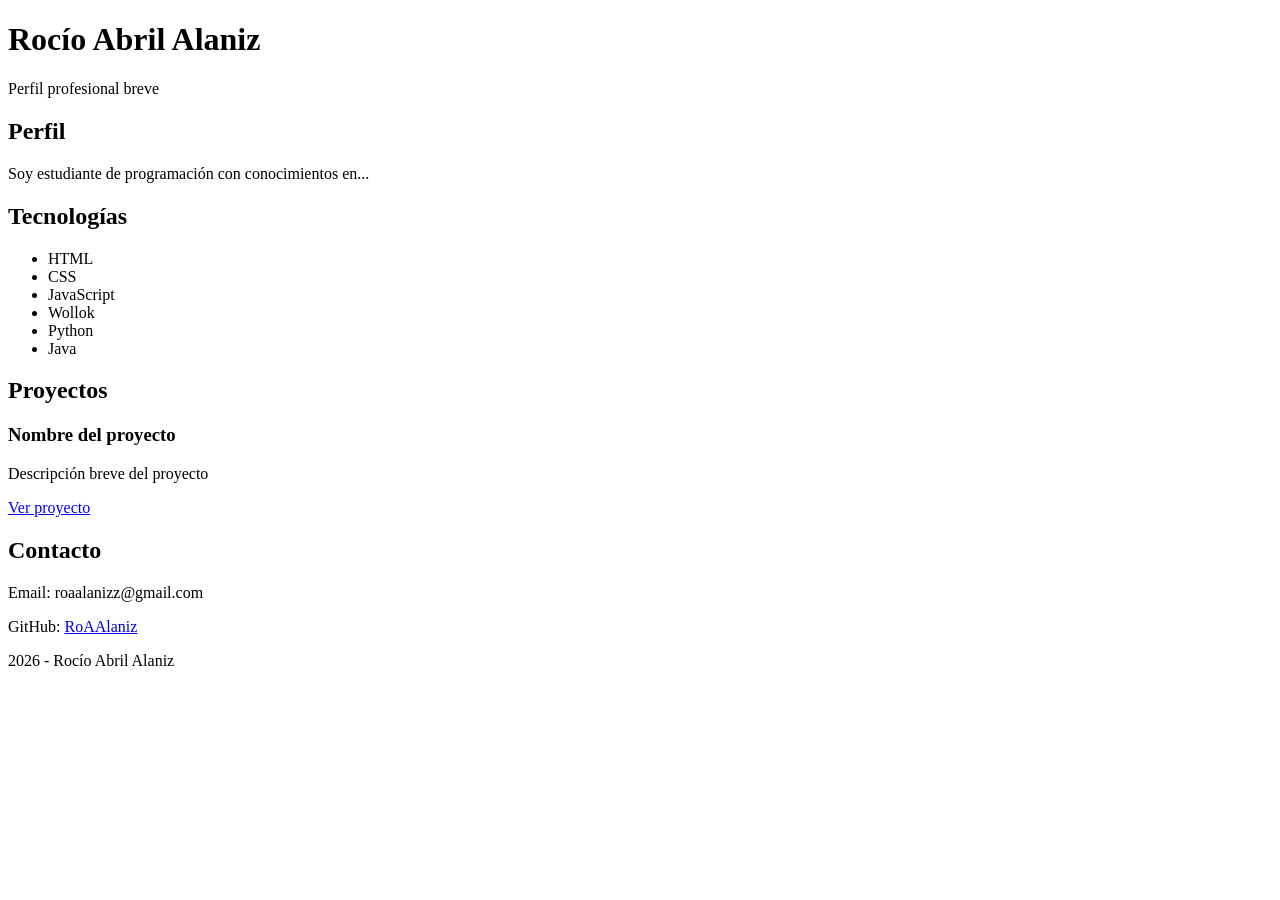
==== HTML/index.html @ 97a67ed7 "Inicio" ====
<!DOCTYPE html>
<html lang="es">
<head>
    <meta charset="UTF-8">
    <title>CV - Rocío Abril Alaniz</title>
</head>

<body>

    <!-- ENCABEZADO -->
    <header>
        <h1>Rocío Abril Alaniz</h1>
        <p>Perfil profesional breve</p>
    </header>

    <!-- CONTENIDO PRINCIPAL -->
    <main>

        <!-- PERFIL -->
        <section>
            <h2>Perfil</h2>
            <p>
                Soy estudiante de programación con conocimientos en...
            </p>
        </section>

        <!-- TECNOLOGÍAS -->
        <section>
            <h2>Tecnologías</h2>
            <ul>
                <li>HTML</li>
                <li>CSS</li>
                <li>JavaScript</li>
                <li>Wollok</li>
                <li>Python</li>
                <li>Java</li>
            </ul>
        </section>

        <!-- PROYECTOS -->
        <section>
            <h2>Proyectos</h2>

            <article>
                <h3>Nombre del proyecto</h3>
                <p>Descripción breve del proyecto</p>
                <a href="#">Ver proyecto</a>
            </article>

        </section>

        <!-- CONTACTO -->
        <section>
            <h2>Contacto</h2>
            <p>Email: roaalanizz@gmail.com</p>
            <p>GitHub: <a href="https://github.com/RoAAlaniz">RoAAlaniz</a></p>
        </section>

    </main>

    <!-- PIE -->
    <footer>
        <p>2026 - Rocío Abril Alaniz</p>
    </footer>
</body>
</html>
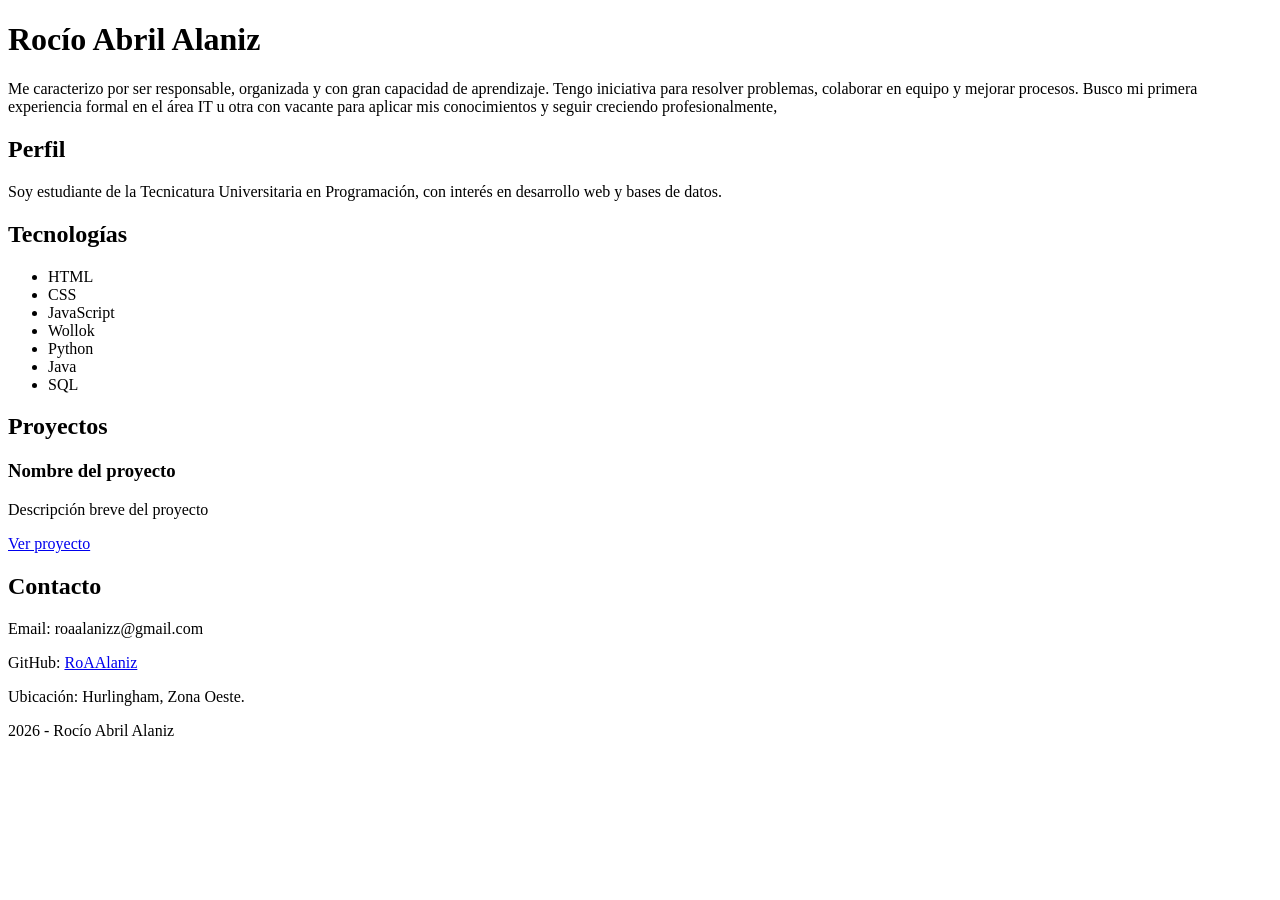
==== commit 0136d187: "Edición" ====
--- a/HTML/index.html
+++ b/HTML/index.html
@@ -3,14 +3,14 @@
 <head>
     <meta charset="UTF-8">
     <title>CV - Rocío Abril Alaniz</title>
-</head>
+    <link rel="stylesheet" href="./CSS/style.css">
 
 <body>
 
     <!-- ENCABEZADO -->
     <header>
         <h1>Rocío Abril Alaniz</h1>
-        <p>Perfil profesional breve</p>
+        <p>Me caracterizo por ser responsable, organizada y con gran capacidad de aprendizaje. Tengo iniciativa para resolver problemas, colaborar en equipo y mejorar procesos. Busco mi primera experiencia formal en el área IT u otra con vacante para aplicar mis conocimientos y seguir creciendo profesionalmente, </p>
     </header>
 
     <!-- CONTENIDO PRINCIPAL -->
@@ -20,7 +20,7 @@
         <section>
             <h2>Perfil</h2>
             <p>
-                Soy estudiante de programación con conocimientos en...
+               Soy estudiante de la Tecnicatura Universitaria en Programación, con interés en desarrollo web y bases de datos. 
             </p>
         </section>
 
@@ -34,6 +34,7 @@
                 <li>Wollok</li>
                 <li>Python</li>
                 <li>Java</li>
+                <li>SQL</li>
             </ul>
         </section>
 
@@ -54,6 +55,7 @@
             <h2>Contacto</h2>
             <p>Email: roaalanizz@gmail.com</p>
             <p>GitHub: <a href="https://github.com/RoAAlaniz">RoAAlaniz</a></p>
+            <p>Ubicación: Hurlingham, Zona Oeste.</p>
         </section>
 
     </main>
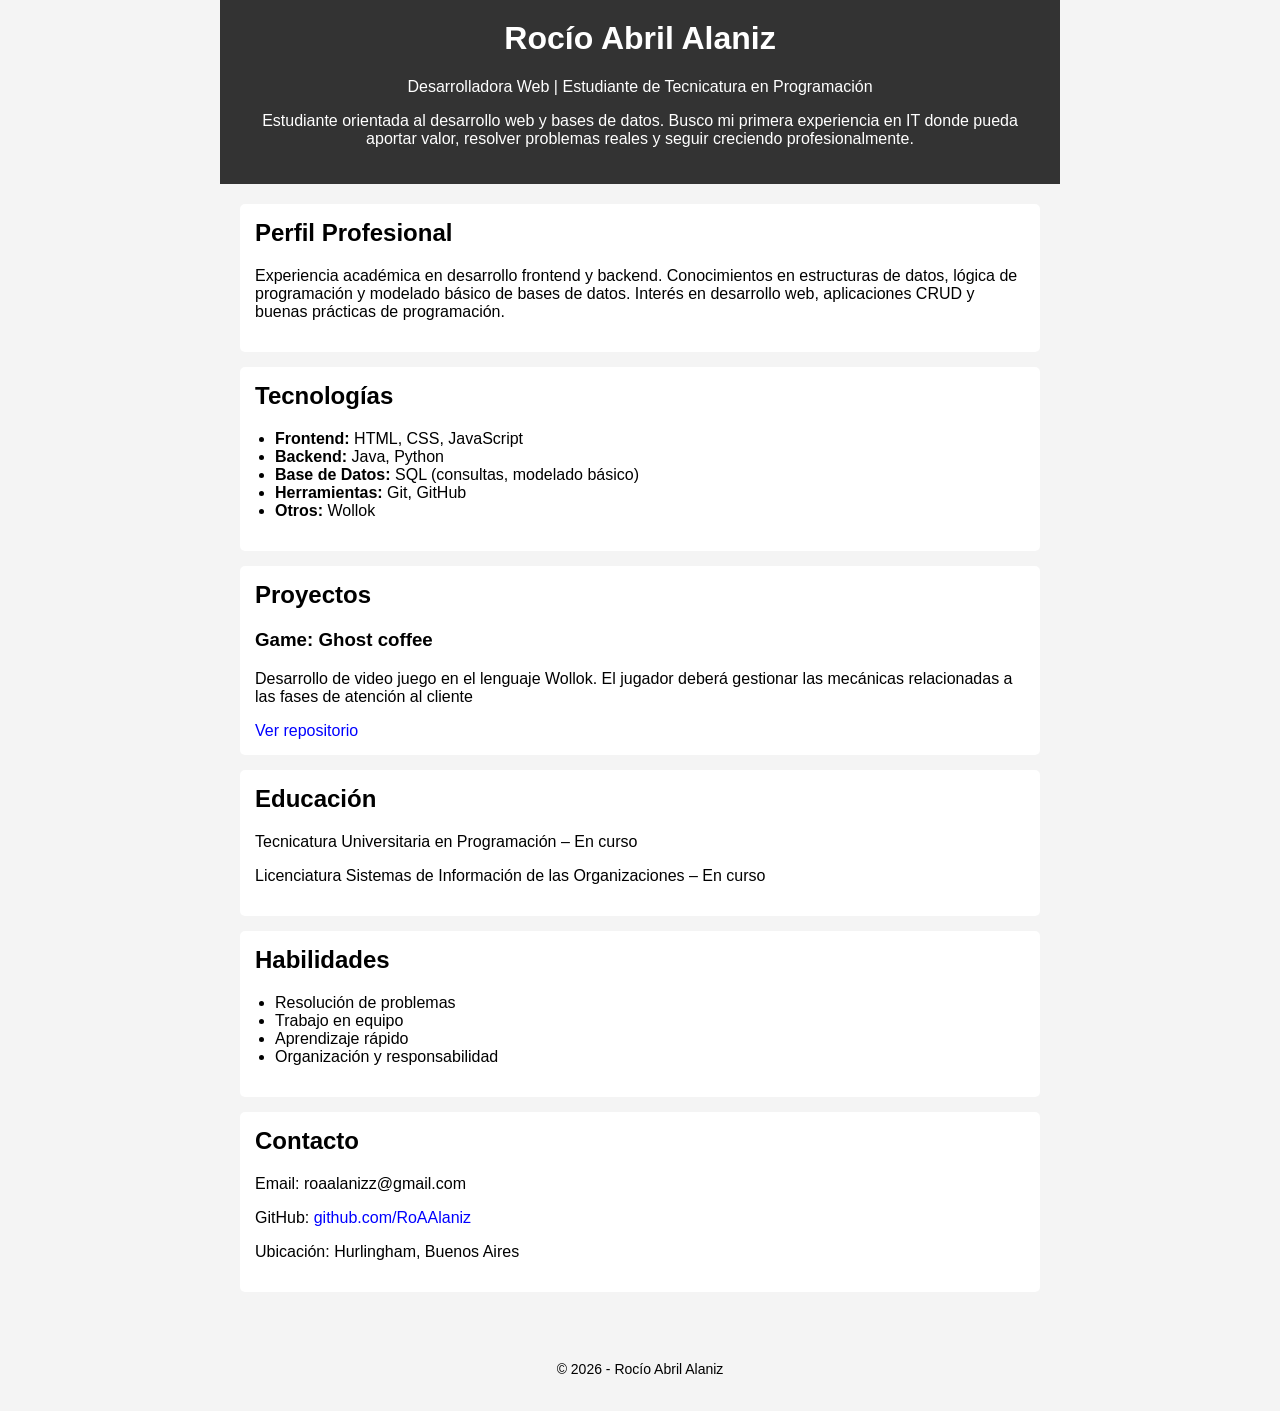
==== commit c5768a82: "Casi terminado" ====
--- a/HTML/index.html
+++ b/HTML/index.html
@@ -2,25 +2,32 @@
 <html lang="es">
 <head>
     <meta charset="UTF-8">
+    <meta name="viewport" content="width=device-width, initial-scale=1.0">
     <title>CV - Rocío Abril Alaniz</title>
-    <link rel="stylesheet" href="./CSS/style.css">
+    <link rel="stylesheet" href="../CSS/style.css">
+</head>
 
 <body>
 
     <!-- ENCABEZADO -->
     <header>
         <h1>Rocío Abril Alaniz</h1>
-        <p>Me caracterizo por ser responsable, organizada y con gran capacidad de aprendizaje. Tengo iniciativa para resolver problemas, colaborar en equipo y mejorar procesos. Busco mi primera experiencia formal en el área IT u otra con vacante para aplicar mis conocimientos y seguir creciendo profesionalmente, </p>
+        <p>Desarrolladora Web | Estudiante de Tecnicatura en Programación</p>
+        <p>
+            Estudiante orientada al desarrollo web y bases de datos. Busco mi primera experiencia en IT donde pueda aportar valor,
+            resolver problemas reales y seguir creciendo profesionalmente.
+        </p>
     </header>
 
-    <!-- CONTENIDO PRINCIPAL -->
     <main>
 
-        <!-- PERFIL -->
+        <!-- PERFIL PROFESIONAL -->
         <section>
-            <h2>Perfil</h2>
+            <h2>Perfil Profesional</h2>
             <p>
-               Soy estudiante de la Tecnicatura Universitaria en Programación, con interés en desarrollo web y bases de datos. 
+                Experiencia académica en desarrollo frontend y backend. Conocimientos en estructuras
+                de datos, lógica de programación y modelado básico de bases de datos.
+                Interés en desarrollo web, aplicaciones CRUD y buenas prácticas de programación.
             </p>
         </section>
 
@@ -28,41 +35,63 @@
         <section>
             <h2>Tecnologías</h2>
             <ul>
-                <li>HTML</li>
-                <li>CSS</li>
-                <li>JavaScript</li>
-                <li>Wollok</li>
-                <li>Python</li>
-                <li>Java</li>
-                <li>SQL</li>
+                <li><strong>Frontend:</strong> HTML, CSS, JavaScript</li>
+                <li><strong>Backend:</strong> Java, Python</li>
+                <li><strong>Base de Datos:</strong> SQL (consultas, modelado básico)</li>
+                <li><strong>Herramientas:</strong> Git, GitHub</li>
+                <li><strong>Otros:</strong> Wollok</li>
             </ul>
         </section>
 
         <!-- PROYECTOS -->
         <section>
             <h2>Proyectos</h2>
-
+            
             <article>
-                <h3>Nombre del proyecto</h3>
-                <p>Descripción breve del proyecto</p>
-                <a href="#">Ver proyecto</a>
+                <h3>Game: Ghost coffee</h3>
+                <p>
+                    Desarrollo de video juego en el lenguaje Wollok. El jugador deberá gestionar las mecánicas relacionadas a las fases de atención al cliente
+                </p>
+                <a href="#">Ver repositorio</a>
             </article>
 
+        </section>
+
+        <!-- EDUCACIÓN -->
+        <section>
+            <h2>Educación</h2>
+            <p>
+                Tecnicatura Universitaria en Programación – En curso
+            </p>
+            <p>
+                Licenciatura Sistemas de Información de las Organizaciones – En curso
+            </p>
+        </section>
+
+        <!-- HABILIDADES -->
+        <section>
+            <h2>Habilidades</h2>
+            <ul>
+                <li>Resolución de problemas</li>
+                <li>Trabajo en equipo</li>
+                <li>Aprendizaje rápido</li>
+                <li>Organización y responsabilidad</li>
+            </ul>
         </section>
 
         <!-- CONTACTO -->
         <section>
             <h2>Contacto</h2>
             <p>Email: roaalanizz@gmail.com</p>
-            <p>GitHub: <a href="https://github.com/RoAAlaniz">RoAAlaniz</a></p>
-            <p>Ubicación: Hurlingham, Zona Oeste.</p>
+            <p>GitHub: <a href="https://github.com/RoAAlaniz" target="_blank">github.com/RoAAlaniz</a></p>
+            <p>Ubicación: Hurlingham, Buenos Aires</p>
         </section>
 
     </main>
 
-    <!-- PIE -->
     <footer>
-        <p>2026 - Rocío Abril Alaniz</p>
+        <p>© 2026 - Rocío Abril Alaniz</p>
     </footer>
+
 </body>
 </html>
--- a/CSS/style.css
+++ b/CSS/style.css
@@ -0,0 +1,55 @@
+/* Reset básico */
+body {
+    font-family: Arial, sans-serif;
+    margin: 0;
+    padding: 0;
+    background-color: #f4f4f4;
+}
+
+/* Contenedor general */
+header, main, footer {
+    max-width: 800px;
+    margin: auto;
+    padding: 20px;
+}
+
+/* Header */
+header {
+    background-color: #333;
+    color: white;
+    text-align: center;
+}
+
+/* Secciones */
+section {
+    background-color: white;
+    margin-bottom: 15px;
+    padding: 15px;
+    border-radius: 5px;
+}
+
+/* Títulos */
+h1, h2 {
+    margin-top: 0;
+}
+
+/* Lista de tecnologías */
+ul {
+    padding-left: 20px;
+}
+
+/* Links */
+a {
+    color: blue;
+    text-decoration: none;
+}
+
+a:hover {
+    text-decoration: underline;
+}
+
+/* Footer */
+footer {
+    text-align: center;
+    font-size: 14px;
+}
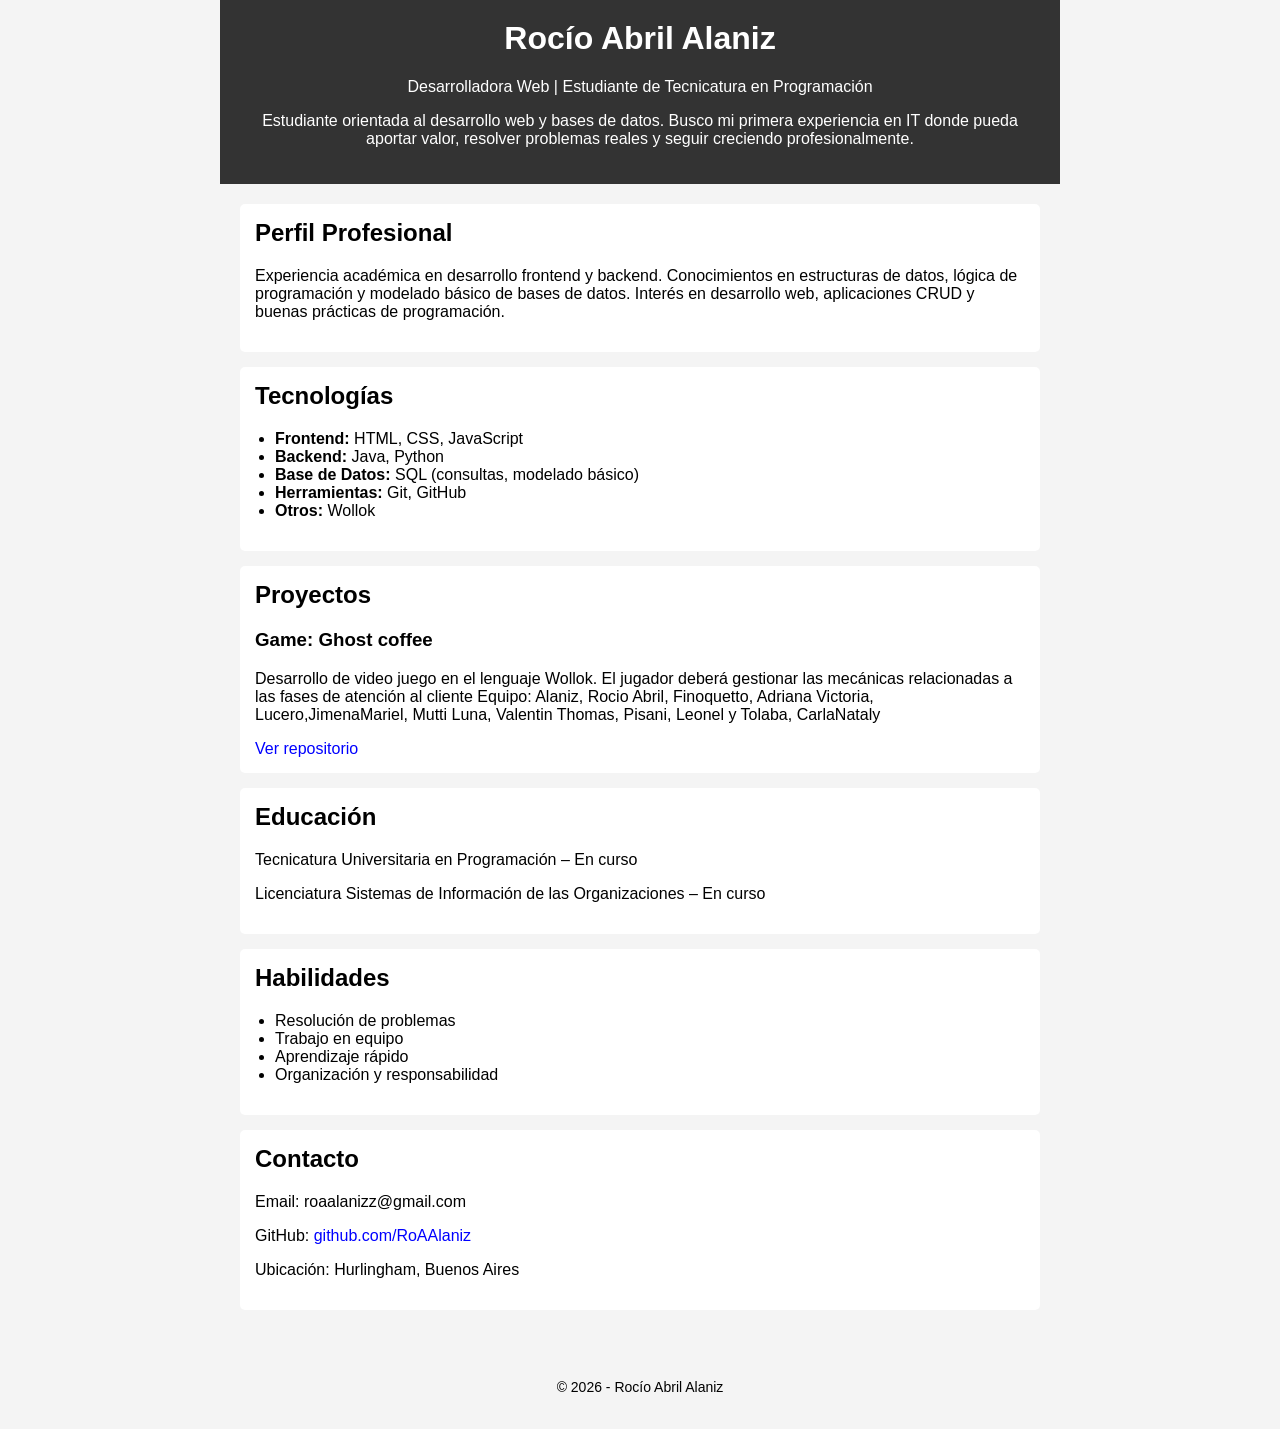
==== commit a378a522: "Edición 2" ====
--- a/HTML/index.html
+++ b/HTML/index.html
@@ -46,11 +46,12 @@
         <!-- PROYECTOS -->
         <section>
             <h2>Proyectos</h2>
-            
+
             <article>
                 <h3>Game: Ghost coffee</h3>
                 <p>
                     Desarrollo de video juego en el lenguaje Wollok. El jugador deberá gestionar las mecánicas relacionadas a las fases de atención al cliente
+                    Equipo: Alaniz, Rocio Abril, Finoquetto, Adriana Victoria, Lucero,JimenaMariel, Mutti Luna, Valentin Thomas, Pisani, Leonel y Tolaba, CarlaNataly
                 </p>
                 <a href="#">Ver repositorio</a>
             </article>
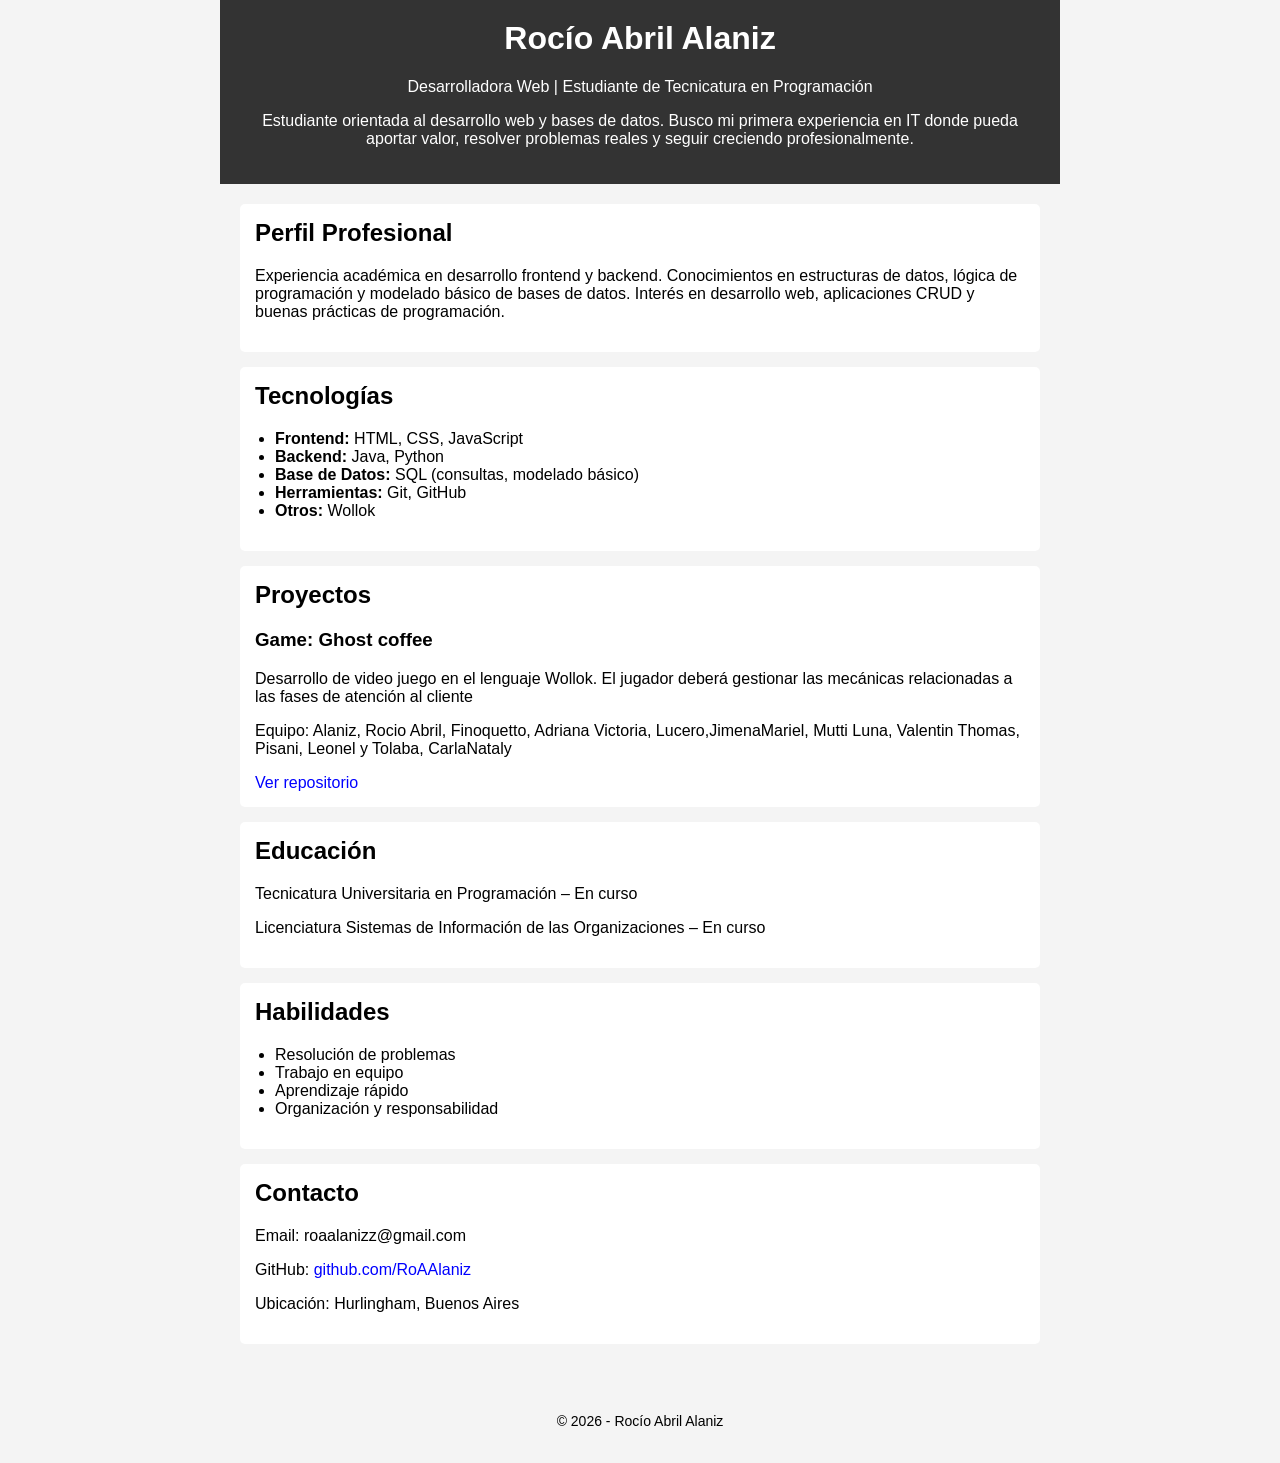
==== commit bfb00dd9: "Edición 3" ====
--- a/HTML/index.html
+++ b/HTML/index.html
@@ -50,7 +50,9 @@
             <article>
                 <h3>Game: Ghost coffee</h3>
                 <p>
-                    Desarrollo de video juego en el lenguaje Wollok. El jugador deberá gestionar las mecánicas relacionadas a las fases de atención al cliente
+                    Desarrollo de video juego en el lenguaje Wollok. El jugador deberá gestionar las mecánicas relacionadas a las fases de atención al cliente         
+                </p>
+                <p>
                     Equipo: Alaniz, Rocio Abril, Finoquetto, Adriana Victoria, Lucero,JimenaMariel, Mutti Luna, Valentin Thomas, Pisani, Leonel y Tolaba, CarlaNataly
                 </p>
                 <a href="#">Ver repositorio</a>
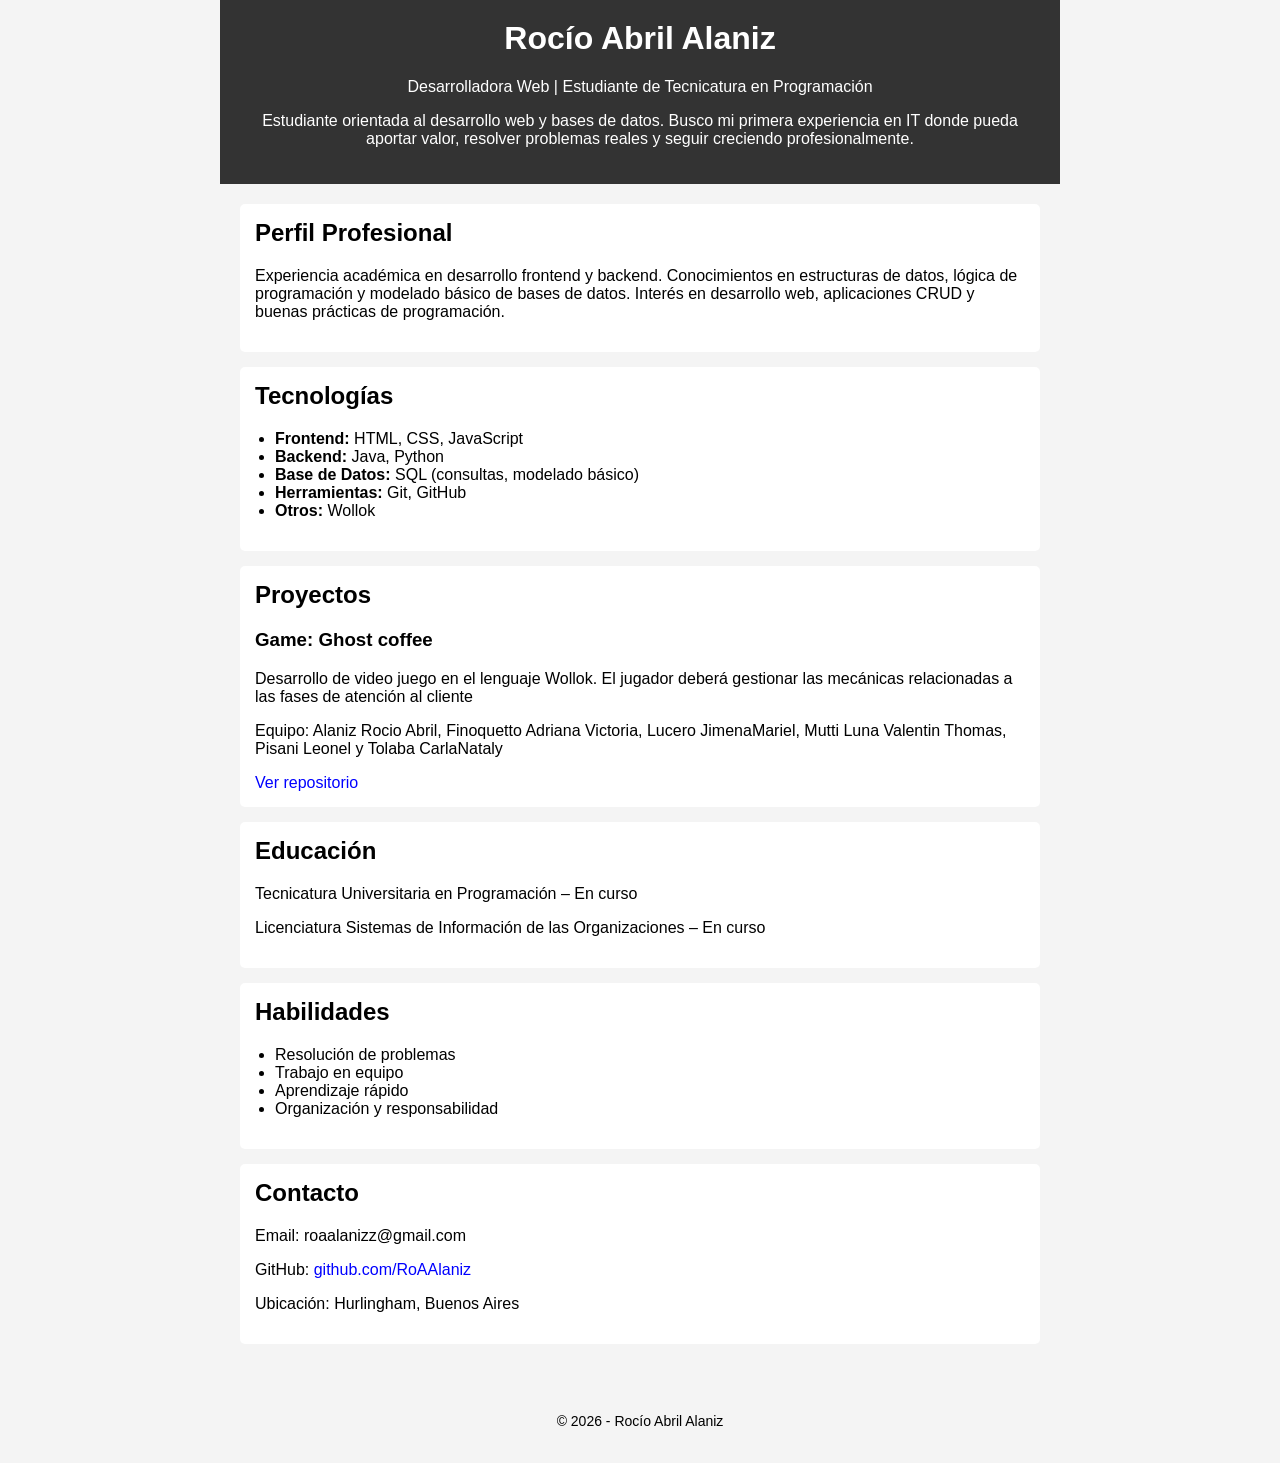
==== commit d552176a: "Edición 4" ====
--- a/HTML/index.html
+++ b/HTML/index.html
@@ -53,7 +53,7 @@
                     Desarrollo de video juego en el lenguaje Wollok. El jugador deberá gestionar las mecánicas relacionadas a las fases de atención al cliente         
                 </p>
                 <p>
-                    Equipo: Alaniz, Rocio Abril, Finoquetto, Adriana Victoria, Lucero,JimenaMariel, Mutti Luna, Valentin Thomas, Pisani, Leonel y Tolaba, CarlaNataly
+                    Equipo: Alaniz Rocio Abril, Finoquetto Adriana Victoria, Lucero JimenaMariel, Mutti Luna Valentin Thomas,  Pisani Leonel y Tolaba CarlaNataly
                 </p>
                 <a href="#">Ver repositorio</a>
             </article>
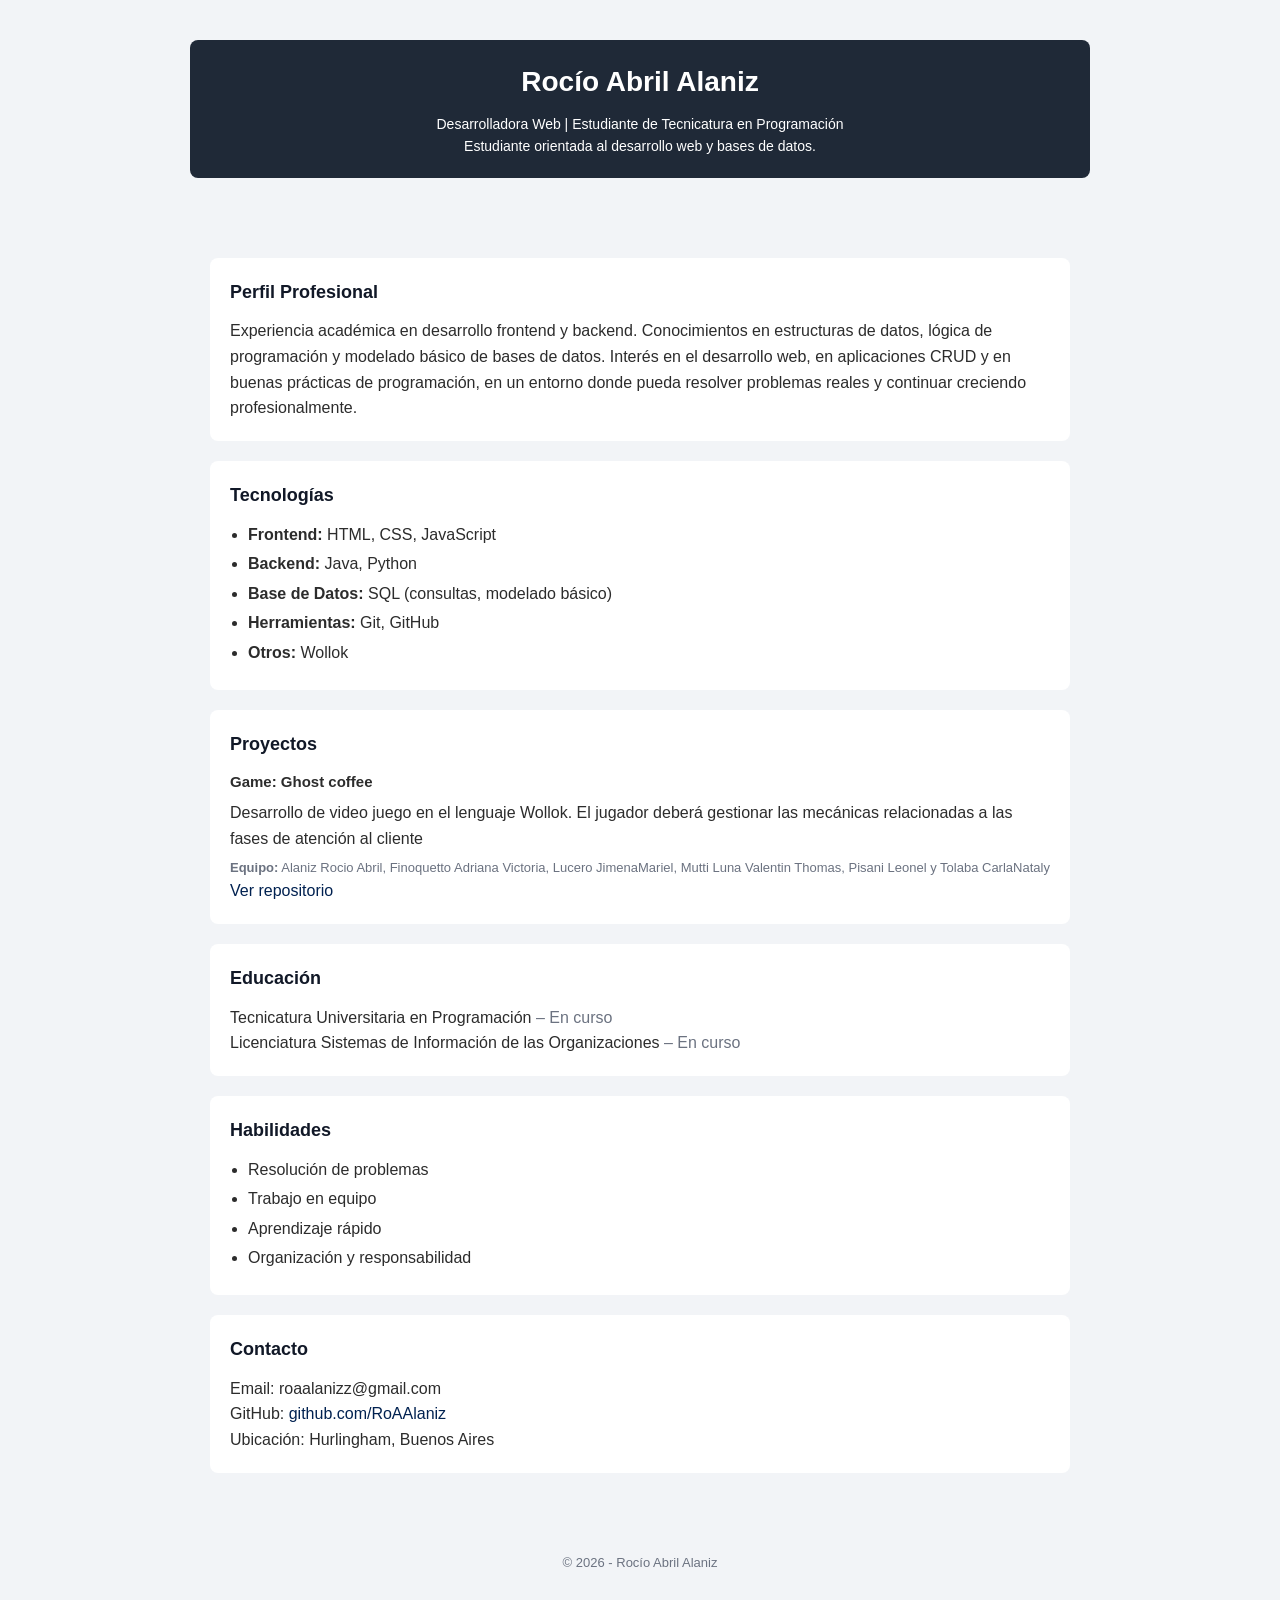
==== commit b72df62a: "Fin" ====
--- a/HTML/index.html
+++ b/HTML/index.html
@@ -14,8 +14,7 @@
         <h1>Rocío Abril Alaniz</h1>
         <p>Desarrolladora Web | Estudiante de Tecnicatura en Programación</p>
         <p>
-            Estudiante orientada al desarrollo web y bases de datos. Busco mi primera experiencia en IT donde pueda aportar valor,
-            resolver problemas reales y seguir creciendo profesionalmente.
+            Estudiante orientada al desarrollo web y bases de datos. 
         </p>
     </header>
 
@@ -26,9 +25,7 @@
             <h2>Perfil Profesional</h2>
             <p>
                 Experiencia académica en desarrollo frontend y backend. Conocimientos en estructuras
-                de datos, lógica de programación y modelado básico de bases de datos.
-                Interés en desarrollo web, aplicaciones CRUD y buenas prácticas de programación.
-            </p>
+                de datos, lógica de programación y modelado básico de bases de datos. Interés en el desarrollo web, en aplicaciones CRUD y en buenas prácticas de programación, en un entorno donde pueda resolver problemas reales y continuar creciendo profesionalmente.            </p>
         </section>
 
         <!-- TECNOLOGÍAS -->
@@ -52,10 +49,12 @@
                 <p>
                     Desarrollo de video juego en el lenguaje Wollok. El jugador deberá gestionar las mecánicas relacionadas a las fases de atención al cliente         
                 </p>
-                <p>
-                    Equipo: Alaniz Rocio Abril, Finoquetto Adriana Victoria, Lucero JimenaMariel, Mutti Luna Valentin Thomas,  Pisani Leonel y Tolaba CarlaNataly
+                <p class="equipo">
+                    <strong>Equipo:</strong> Alaniz Rocio Abril, Finoquetto Adriana Victoria, Lucero JimenaMariel, Mutti Luna Valentin Thomas,  Pisani Leonel y Tolaba CarlaNataly
                 </p>
-                <a href="#">Ver repositorio</a>
+                <a href="https://github.com/obj1-unahur-2024s2/TPGameIntegrador-las-chicas-y-leo" target="_blank">
+                    Ver repositorio
+                </a>            
             </article>
 
         </section>
@@ -64,10 +63,12 @@
         <section>
             <h2>Educación</h2>
             <p>
-                Tecnicatura Universitaria en Programación – En curso
+                Tecnicatura Universitaria en Programación  
+                <span class="estado">– En curso</span>
             </p>
             <p>
-                Licenciatura Sistemas de Información de las Organizaciones – En curso
+                Licenciatura Sistemas de Información de las Organizaciones 
+                <span class="estado">– En curso</span>
             </p>
         </section>
 
--- a/CSS/style.css
+++ b/CSS/style.css
@@ -1,46 +1,85 @@
-/* Reset básico */
-body {
-    font-family: Arial, sans-serif;
+/* BASICO */
+* {
     margin: 0;
     padding: 0;
-    background-color: #f4f4f4;
+    box-sizing: border-box;
 }
 
-/* Contenedor general */
-header, main, footer {
-    max-width: 800px;
-    margin: auto;
+body {
+    font-family: 'Segoe UI', Tahoma, Geneva, Verdana, sans-serif;
+    background: #f2f4f7;
+    color: #2c2c2c;
+    line-height: 1.6;
+}
+
+/* ESTRUCTURA PRINCIPAL */
+header,
+main,
+footer {
+    max-width: 900px;
+    margin: 40px auto;
     padding: 20px;
 }
 
-/* Header */
+/* ENCABEZADO */
 header {
-    background-color: #333;
-    color: white;
+    background-color: #1f2937;
+    color: #ffffff;
     text-align: center;
+    border-radius: 8px;
 }
 
-/* Secciones */
-section {
-    background-color: white;
-    margin-bottom: 15px;
-    padding: 15px;
-    border-radius: 5px;
+header h1 {
+    font-size: 28px;
+    margin-bottom: 8px;
 }
 
-/* Títulos */
-h1, h2 {
-    margin-top: 0;
+header p {
+    font-size: 14px;
 }
 
-/* Lista de tecnologías */
-ul {
-    padding-left: 20px;
+/* SECCIONES */
+section {
+    background-color: #ffffff;
+    margin-top: 20px;
+    padding: 20px;
+    border-radius: 8px;
 }
 
-/* Links */
+h2 {
+    font-size: 18px;
+    margin-bottom: 12px;
+    color: #111827;
+}
+
+h3 {
+    font-size: 15px;
+    margin-bottom: 6px;
+}
+
+.equipo {
+    font-size: 13px;
+    color: #6b7280; 
+    margin-top: 6px;
+}
+
+.estado {
+    color: #6b7280; 
+    font-weight: 500;
+}
+
+/* LISTAS */
+ul {
+    padding-left: 18px;
+}
+
+li {
+    margin-bottom: 4px;
+}
+
+/* LINKS */
 a {
-    color: blue;
+    color: #002150;
     text-decoration: none;
 }
 
@@ -48,8 +87,9 @@
     text-decoration: underline;
 }
 
-/* Footer */
+/* FOOTER */
 footer {
     text-align: center;
-    font-size: 14px;
+    font-size: 13px;
+    color: #6b7280;
 }
